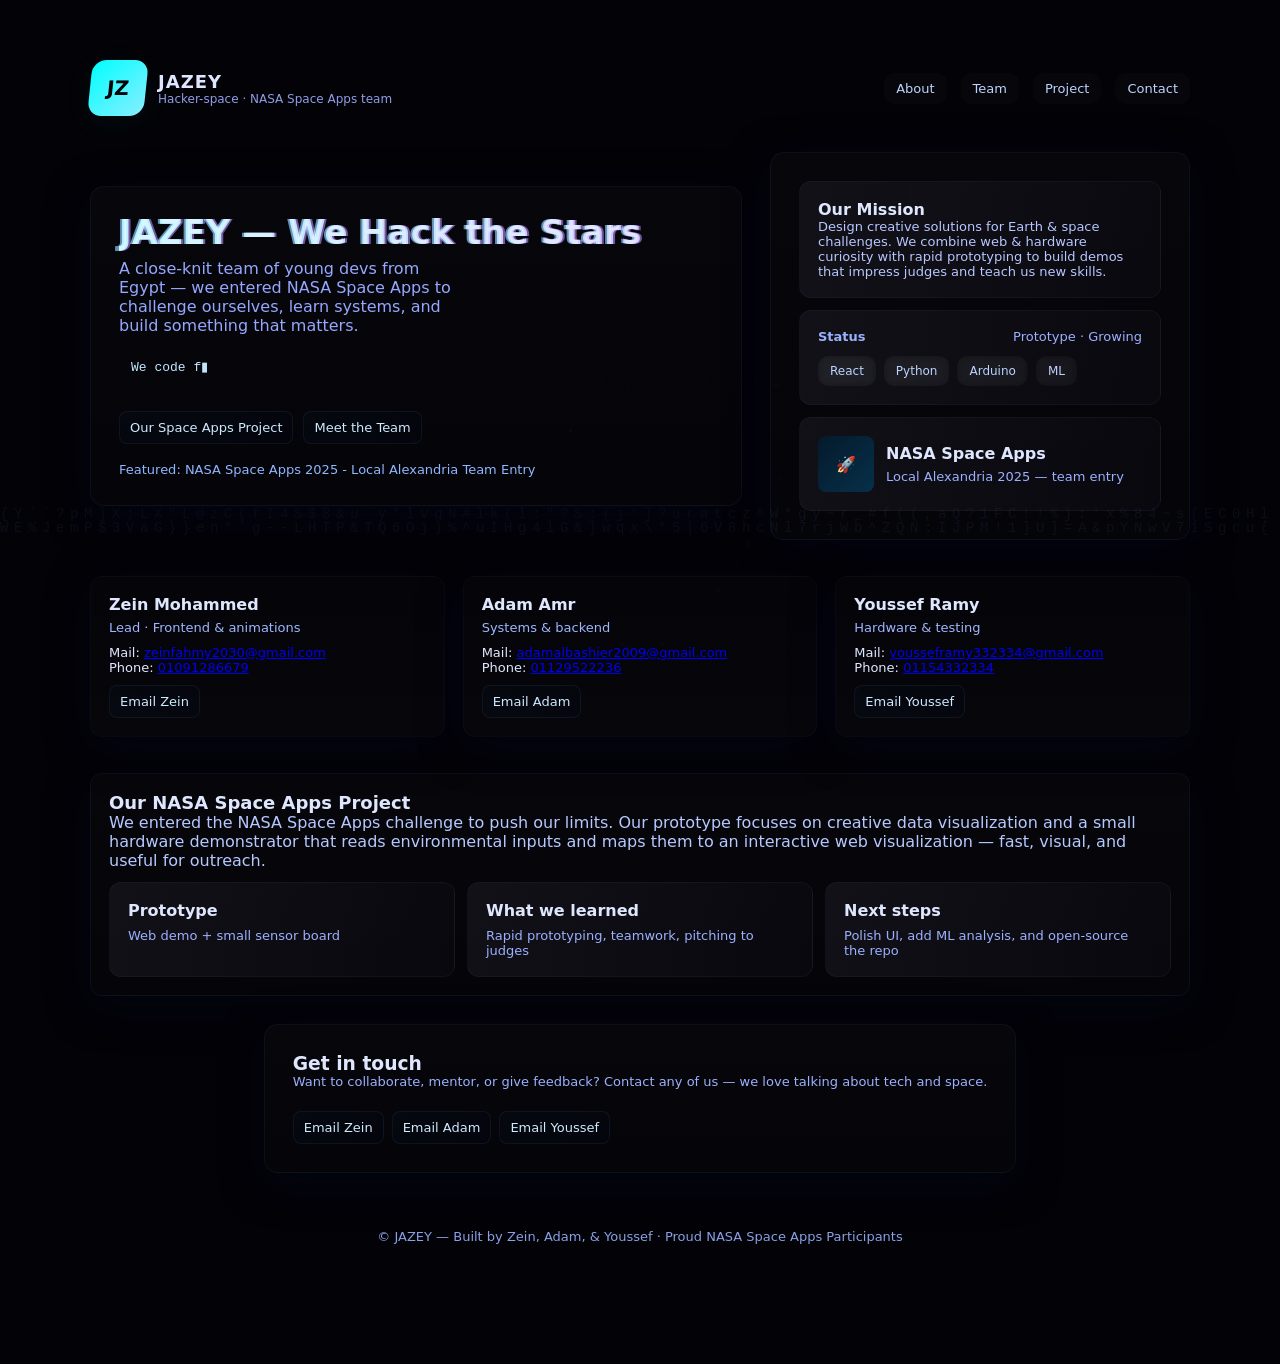
==== index.html @ 5c85dd2f "Add files via upload" ====
<!doctype html>
<html lang="en">
<head>
  <meta charset="utf-8" />
  <meta name="viewport" content="width=device-width,initial-scale=1" />
  <title>JAZEY — Team Site</title>
  <style>
    /* --- Reset & base --- */
    *{box-sizing:border-box;margin:0;padding:0}
    html,body{height:100%}
    body{
      font-family: Inter, ui-sans-serif, system-ui, -apple-system, "Segoe UI", Roboto, "Helvetica Neue", Arial;
      background:#030207; color:#dfe7ff; -webkit-font-smoothing:antialiased; -moz-osx-font-smoothing:grayscale;
      overflow-x:hidden;
    }

    /* --- Canvas backgrounds --- */
    #matrix{position:fixed;inset:0;z-index:0;mix-blend-mode:screen;pointer-events:none}
    #particles{position:fixed;inset:0;z-index:0;opacity:.12;pointer-events:none}

    /* --- Page layout --- */
    .wrap{position:relative;z-index:2;min-height:100vh;display:flex;flex-direction:column;align-items:center;justify-content:flex-start;padding:60px 24px 120px}
    header{width:100%;max-width:1100px;display:flex;align-items:center;justify-content:space-between;gap:16px}

    .logo{display:flex;align-items:center;gap:12px}
    .logo-mark{width:56px;height:56px;border-radius:14px;background:linear-gradient(135deg,#0ff,#8ef);display:flex;align-items:center;justify-content:center;color:#020409;font-weight:800;font-size:20px;box-shadow:0 6px 30px rgba(0,255,200,.05);transform:skewX(-6deg)}
    .brand{font-weight:700;font-size:18px;letter-spacing:1px}
    .tag{font-size:12px;color:#9fb0ff;opacity:.9}

    nav{display:flex;gap:14px}
    .nav-link{padding:8px 12px;border-radius:10px;background:rgba(255,255,255,0.02);backdrop-filter:blur(4px);font-size:13px;color:#bcd4ff;text-decoration:none;transition:all .22s}
    .nav-link:hover{transform:translateY(-3px);box-shadow:0 6px 24px rgba(0,0,0,.6)}

    /* --- Hero --- */
    .hero{width:100%;max-width:1100px;margin-top:36px;display:grid;grid-template-columns:1fr 420px;gap:28px;align-items:center}
    .panel{background:linear-gradient(180deg,rgba(255,255,255,0.02),rgba(255,255,255,0.01));border:1px solid rgba(120,160,255,0.06);padding:28px;border-radius:14px;box-shadow:0 10px 40px rgba(2,6,23,.6)}

    .headline{font-size:34px;line-height:1.03;font-weight:800;background:linear-gradient(90deg,#8be4ff,#b1a7ff);-webkit-background-clip:text;background-clip:text;color:transparent}
    .sub{margin-top:8px;color:#95a8ff;max-width:58%}

    .typewriter{margin-top:16px;font-family:monospace;background:rgba(0,0,0,0.12);display:inline-block;padding:8px 12px;border-radius:8px;color:#bfe8ff}

    /* --- Right card --- */
    .card-right{display:flex;flex-direction:column;gap:12px}
    .glow-box{padding:18px;border-radius:12px;background:linear-gradient(90deg,rgba(60,60,70,0.22),rgba(30,30,40,0.16));border:1px solid rgba(100,150,255,0.06)}
    .project-title{font-weight:700;font-size:16px}
    .project-desc{font-size:13px;color:#b7c7ff}

    /* --- Team grid --- */
    .team{width:100%;max-width:1100px;margin-top:36px;display:grid;grid-template-columns:repeat(auto-fit,minmax(240px,1fr));gap:18px}
    .member{padding:18px;border-radius:12px;background:linear-gradient(180deg,rgba(255,255,255,0.01),rgba(255,255,255,0.02));border:1px solid rgba(120,160,255,0.03);position:relative;overflow:hidden}
    .member h3{font-size:16px;margin-bottom:6px}
    .member p{font-size:13px;color:#9fb7ff}
    .contact{margin-top:10px;font-size:13px}
    .btn{display:inline-block;margin-top:10px;padding:8px 10px;border-radius:8px;background:linear-gradient(90deg,#06223820,#00121f20);border:1px solid rgba(120,160,255,0.08);color:#cfe9ff;text-decoration:none;font-size:13px}

    /* --- Project section --- */
    .project{width:100%;max-width:1100px;margin-top:36px;padding:18px;border-radius:12px}
    .project h3{font-size:18px}
    .project p{color:#b5c9ff}
    .card-grid{display:grid;grid-template-columns:repeat(auto-fit,minmax(200px,1fr));gap:12px;margin-top:12px}

    /* --- Footer --- */
    footer{margin-top:56px;color:#98b3ff;opacity:.9;font-size:13px}

    /* --- Animations & effects --- */
    .glitch{position:relative;display:inline-block}
    .glitch::before,.glitch::after{content:attr(data-text);position:absolute;left:0;top:0;mix-blend-mode:screen;pointer-events:none}
    .glitch::before{transform:translateX(-2px);color:#8acbff;opacity:.7}
    .glitch::after{transform:translateX(2px);color:#b78bff;opacity:.6}

    @media (max-width:880px){.hero{grid-template-columns:1fr;}.sub{max-width:100%}.logo-mark{width:48px;height:48px}}

    /* subtle flicker */
    @keyframes flicker{0%{opacity:1}50%{opacity:.85}100%{opacity:1}}
    .flicker{animation:flicker 3s infinite}

    /* hover neon */
    .neon:hover{box-shadow:0 8px 36px rgba(110,160,255,.14);transform:translateY(-4px)}

    /* matrix rain bullets fallback */
    canvas{display:block}

    /* small helper */
    .muted{color:#9bb1ff;font-size:13px}
  </style>
</head>
<body>
  <canvas id="particles"></canvas>
  <canvas id="matrix"></canvas>

  <div class="wrap">
    <header>
      <div class="logo">
        <div class="logo-mark">JZ</div>
        <div>
          <div class="brand">JAZEY</div>
          <div class="tag">Hacker-space · NASA Space Apps team</div>
        </div>
      </div>
      <nav>
        <a class="nav-link" href="#about">About</a>
        <a class="nav-link" href="#team">Team</a>
        <a class="nav-link" href="#project">Project</a>
        <a class="nav-link" href="#contact">Contact</a>
      </nav>
    </header>

    <section class="hero">
      <div class="panel">
        <div class="headline glitch" data-text="JAZEY — We Hack the Stars">JAZEY — We Hack the Stars</div>
        <div class="sub">A close-knit team of young devs from Egypt — we entered NASA Space Apps to challenge ourselves, learn systems, and build something that matters.</div>

        <div class="typewriter" id="typewriter">Initializing...
          <span id="cursor">▮</span>
        </div>

        <div style="margin-top:18px;display:flex;gap:10px;align-items:center">
          <a class="btn neon" href="#project">Our Space Apps Project</a>
          <a class="btn" href="#team">Meet the Team</a>
        </div>

        <div style="margin-top:18px;color:#8fb7ff;font-size:13px">Featured: NASA Space Apps 2025 - Local Alexandria Team Entry</div>
      </div>

      <aside class="card-right panel">
        <div class="glow-box">
          <div class="project-title">Our Mission</div>
          <div class="project-desc">Design creative solutions for Earth & space challenges. We combine web & hardware curiosity with rapid prototyping to build demos that impress judges and teach us new skills.</div>
        </div>

        <div class="glow-box">
          <div style="display:flex;justify-content:space-between;align-items:center">
            <strong class="muted">Status</strong>
            <span class="muted">Prototype · Growing</span>
          </div>
          <div style="margin-top:12px;display:flex;gap:8px;flex-wrap:wrap">
            <span class="nav-link" style="font-size:12px">React</span>
            <span class="nav-link" style="font-size:12px">Python</span>
            <span class="nav-link" style="font-size:12px">Arduino</span>
            <span class="nav-link" style="font-size:12px">ML</span>
          </div>
        </div>

        <div class="glow-box">
          <div style="display:flex;gap:12px;align-items:center">
            <div style="width:56px;height:56px;border-radius:8px;background:linear-gradient(135deg,#041a2b,#07304a);display:flex;align-items:center;justify-content:center;font-weight:700">🚀</div>
            <div>
              <div style="font-weight:700">NASA Space Apps</div>
              <div class="muted" style="margin-top:6px">Local Alexandria 2025 — team entry</div>
            </div>
          </div>
        </div>
      </aside>
    </section>

    <section id="team" class="team">
      <div class="member panel">
        <h3>Zein Mohammed</h3>
        <p class="muted">Lead · Frontend & animations</p>
        <div class="contact">Mail: <a href="mailto:zeinfahmy2030@gmail.com">zeinfahmy2030@gmail.com</a><br>Phone: <a href="tel:+201091286679">01091286679</a></div>
        <a class="btn" href="mailto:zeinfahmy2030@gmail.com">Email Zein</a>
      </div>

      <div class="member panel">
        <h3>Adam Amr</h3>
        <p class="muted">Systems & backend</p>
        <div class="contact">Mail: <a href="mailto:adamalbashier2009@gmail.com">adamalbashier2009@gmail.com</a><br>Phone: <a href="tel:+201129522236">01129522236</a></div>
        <a class="btn" href="mailto:adamalbashier2009@gmail.com">Email Adam</a>
      </div>

      <div class="member panel">
        <h3>Youssef Ramy</h3>
        <p class="muted">Hardware & testing</p>
        <div class="contact">Mail: <a href="mailto:yousseframy332334@gmail.com">yousseframy332334@gmail.com</a><br>Phone: <a href="tel:+201154332334">01154332334</a></div>
        <a class="btn" href="mailto:yousseframy332334@gmail.com">Email Youssef</a>
      </div>
    </section>

    <section id="project" class="project panel">
      <h3>Our NASA Space Apps Project</h3>
      <p>We entered the NASA Space Apps challenge to push our limits. Our prototype focuses on creative data visualization and a small hardware demonstrator that reads environmental inputs and maps them to an interactive web visualization — fast, visual, and useful for outreach.</p>

      <div class="card-grid">
        <div class="glow-box">
          <strong>Prototype</strong>
          <div class="muted" style="margin-top:8px">Web demo + small sensor board</div>
        </div>
        <div class="glow-box">
          <strong>What we learned</strong>
          <div class="muted" style="margin-top:8px">Rapid prototyping, teamwork, pitching to judges</div>
        </div>
        <div class="glow-box">
          <strong>Next steps</strong>
          <div class="muted" style="margin-top:8px">Polish UI, add ML analysis, and open-source the repo</div>
        </div>
      </div>
    </section>

    <section id="contact" class="panel" style="margin-top:28px;max-width:1100px">
      <h3>Get in touch</h3>
      <p class="muted">Want to collaborate, mentor, or give feedback? Contact any of us — we love talking about tech and space.</p>
      <div style="margin-top:12px;display:flex;gap:8px;flex-wrap:wrap">
        <a class="btn" href="mailto:zeinfahmy2030@gmail.com">Email Zein</a>
        <a class="btn" href="mailto:adamalbashier2009@gmail.com">Email Adam</a>
        <a class="btn" href="mailto:yousseframy332334@gmail.com">Email Youssef</a>
      </div>
    </section>

    <footer>© JAZEY — Built by Zein, Adam, & Youssef · Proud NASA Space Apps Participants</footer>
  </div>

  <script>
    /* --- Matrix rain (canvas) --- */
    const matrix = document.getElementById('matrix');
    const mCtx = matrix.getContext('2d');
    function resizeMatrix(){matrix.width = innerWidth; matrix.height = innerHeight}
    resizeMatrix(); window.addEventListener('resize',resizeMatrix);
    const cols = Math.floor(window.innerWidth/14);
    const drops = Array(cols).fill(1);
    function matrixLoop(){
      mCtx.fillStyle = 'rgba(0,0,0,0)';
      mCtx.fillRect(0,0,matrix.width,matrix.height);
      mCtx.fillStyle = 'rgba(80,170,255,0.07)';
      mCtx.font = '14px monospace';
      for(let i=0;i<drops.length;i++){
        const text = String.fromCharCode(33 + Math.random()*94);
        mCtx.fillText(text,i*14,drops[i]*14);
        if(drops[i]*14 > matrix.height && Math.random()>0.975) drops[i]=0;
        drops[i]++;
      }
      requestAnimationFrame(matrixLoop);
    }
    matrixLoop();

    /* --- Particles subtle orbit --- */
    const particles = document.getElementById('particles');
    const pCtx = particles.getContext('2d');
    function resizeParticles(){particles.width=innerWidth;particles.height=innerHeight}
    resizeParticles(); window.addEventListener('resize',resizeParticles);
    const pts = [];
    for(let i=0;i<80;i++){
      pts.push({x:Math.random()*particles.width,y:Math.random()*particles.height,r:1+Math.random()*2,ang:Math.random()*Math.PI*2,spd:.0005+Math.random()*.003});
    }
    function drawParticles(t){
      pCtx.clearRect(0,0,particles.width,particles.height);
      for(const p of pts){
        p.ang += p.spd*(t/16);
        const cx = particles.width/2 + Math.cos(p.ang)* (150 + Math.sin(p.ang*0.5)*80);
        const cy = particles.height/2 + Math.sin(p.ang)*(120 + Math.cos(p.ang*0.8)*80);
        pCtx.beginPath(); pCtx.arc(cx,cy,p.r,0,Math.PI*2); pCtx.fillStyle='rgba(120,170,255,0.12)'; pCtx.fill();
      }
      requestAnimationFrame(drawParticles);
    }
    requestAnimationFrame(drawParticles);

    /* --- Typewriter --- */
    const phrases = [
      'We code fast.',
      'We prototype bold.',
      'We entered NASA Space Apps.',
      'We are JAZEY.'
    ];
    let pi=0,ci=0,dir=1; const tEl=document.getElementById('typewriter');
    function tick(){
      const txt = phrases[pi];
      tEl.childNodes[0].nodeValue = txt.slice(0,ci);
      ci+=dir;
      if(ci>txt.length+8){dir=-1}
      if(ci<0){dir=1;pi=(pi+1)%phrases.length;ci=0}
      setTimeout(tick,90 + Math.random()*60);
    }
    // initialize text node
    tEl.childNodes[0].nodeValue = '';
    tick();

    /* --- Small interactive niceties --- */
    document.querySelectorAll('a[href^="#"]').forEach(a=>{
      a.addEventListener('click',e=>{
        e.preventDefault(); document.querySelector(a.getAttribute('href')).scrollIntoView({behavior:'smooth'});
      })
    });

    /* --- subtle accessibility tweak: show focus outlines for keyboard users --- */
    document.addEventListener('keydown',e=>{ if(e.key==='Tab') document.body.classList.add('kbd'); });
  </script>
</body>
</html>
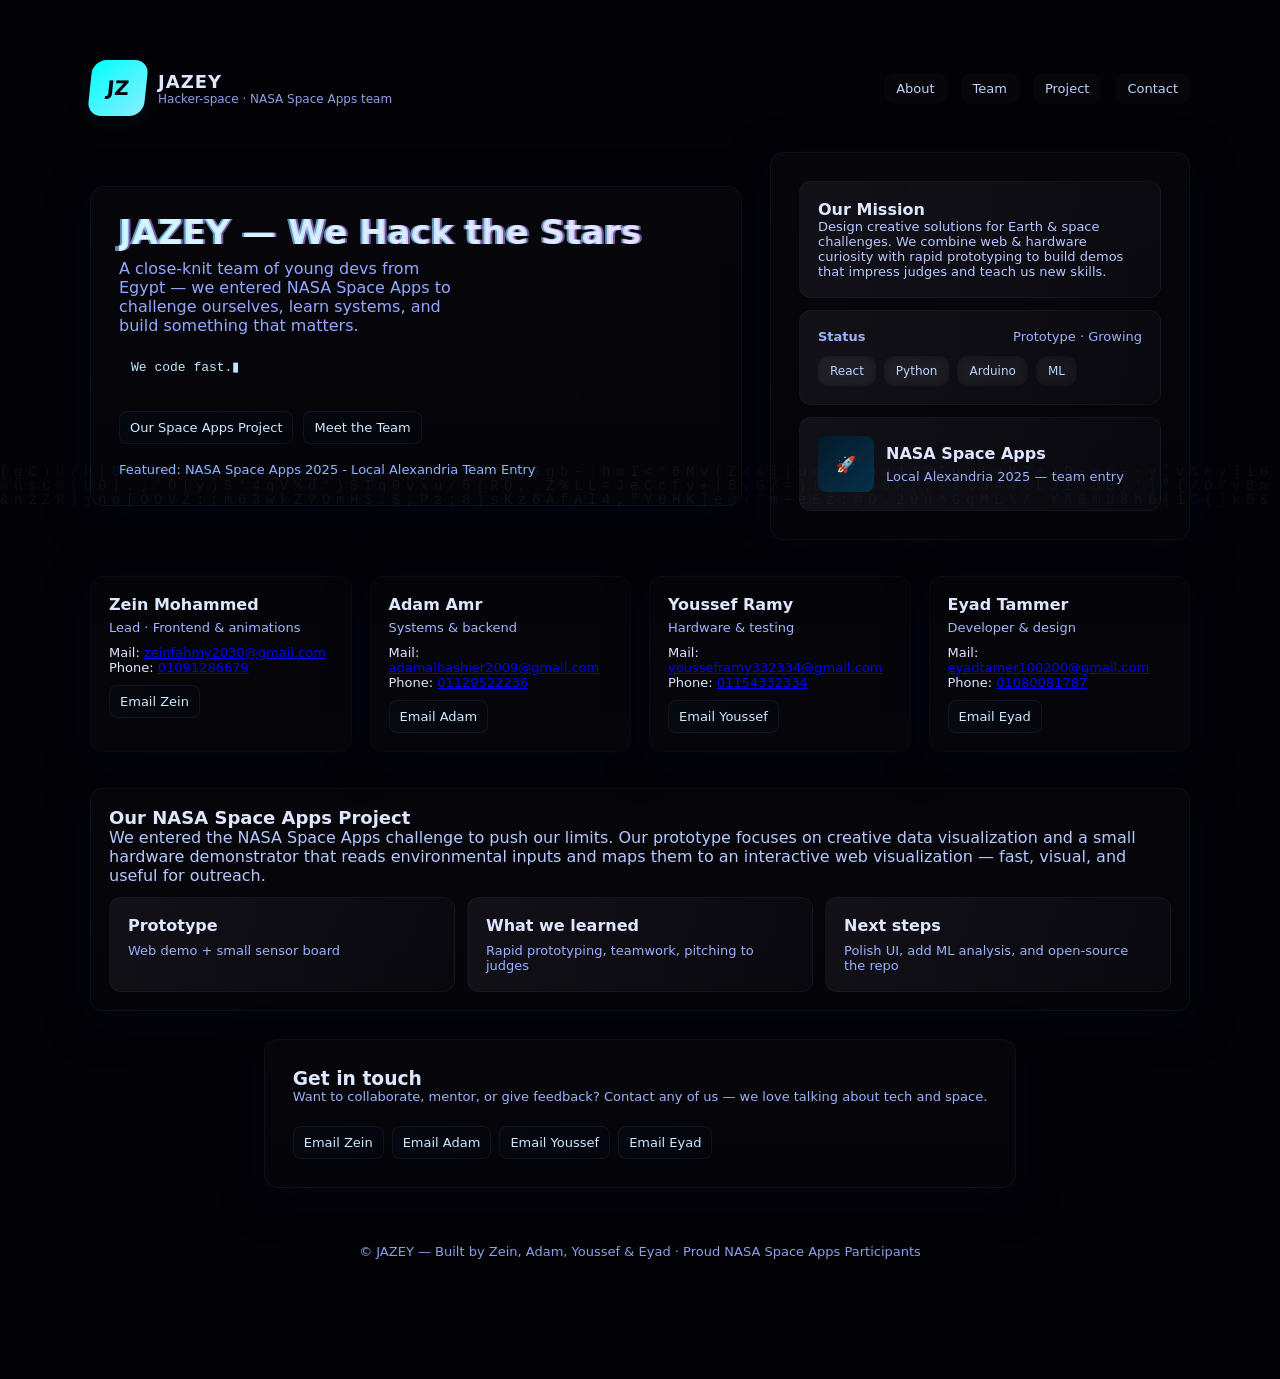
==== commit b7b9eeba: "Update index.html" ====
--- a/index.html
+++ b/index.html
@@ -154,6 +154,7 @@
       </aside>
     </section>
 
+    <!-- TEAM SECTION (updated with Eyad) -->
     <section id="team" class="team">
       <div class="member panel">
         <h3>Zein Mohammed</h3>
@@ -174,6 +175,13 @@
         <p class="muted">Hardware & testing</p>
         <div class="contact">Mail: <a href="mailto:yousseframy332334@gmail.com">yousseframy332334@gmail.com</a><br>Phone: <a href="tel:+201154332334">01154332334</a></div>
         <a class="btn" href="mailto:yousseframy332334@gmail.com">Email Youssef</a>
+      </div>
+
+      <div class="member panel">
+        <h3>Eyad Tammer</h3>
+        <p class="muted">Developer & design</p>
+        <div class="contact">Mail: <a href="mailto:eyadtamer100200@gmail.com">eyadtamer100200@gmail.com</a><br>Phone: <a href="tel:+201080081787">01080081787</a></div>
+        <a class="btn" href="mailto:eyadtamer100200@gmail.com">Email Eyad</a>
       </div>
     </section>
 
@@ -204,10 +212,11 @@
         <a class="btn" href="mailto:zeinfahmy2030@gmail.com">Email Zein</a>
         <a class="btn" href="mailto:adamalbashier2009@gmail.com">Email Adam</a>
         <a class="btn" href="mailto:yousseframy332334@gmail.com">Email Youssef</a>
-      </div>
-    </section>
-
-    <footer>© JAZEY — Built by Zein, Adam, & Youssef · Proud NASA Space Apps Participants</footer>
+        <a class="btn" href="mailto:eyadtamer100200@gmail.com">Email Eyad</a>
+      </div>
+    </section>
+
+    <footer>© JAZEY — Built by Zein, Adam, Youssef & Eyad · Proud NASA Space Apps Participants</footer>
   </div>
 
   <script>
@@ -267,22 +276,10 @@
       tEl.childNodes[0].nodeValue = txt.slice(0,ci);
       ci+=dir;
       if(ci>txt.length+8){dir=-1}
-      if(ci<0){dir=1;pi=(pi+1)%phrases.length;ci=0}
-      setTimeout(tick,90 + Math.random()*60);
-    }
-    // initialize text node
-    tEl.childNodes[0].nodeValue = '';
+      else if(ci<0){dir=1;pi=(pi+1)%phrases.length}
+      setTimeout(tick,dir>0?80:40);
+    }
     tick();
-
-    /* --- Small interactive niceties --- */
-    document.querySelectorAll('a[href^="#"]').forEach(a=>{
-      a.addEventListener('click',e=>{
-        e.preventDefault(); document.querySelector(a.getAttribute('href')).scrollIntoView({behavior:'smooth'});
-      })
-    });
-
-    /* --- subtle accessibility tweak: show focus outlines for keyboard users --- */
-    document.addEventListener('keydown',e=>{ if(e.key==='Tab') document.body.classList.add('kbd'); });
   </script>
 </body>
 </html>
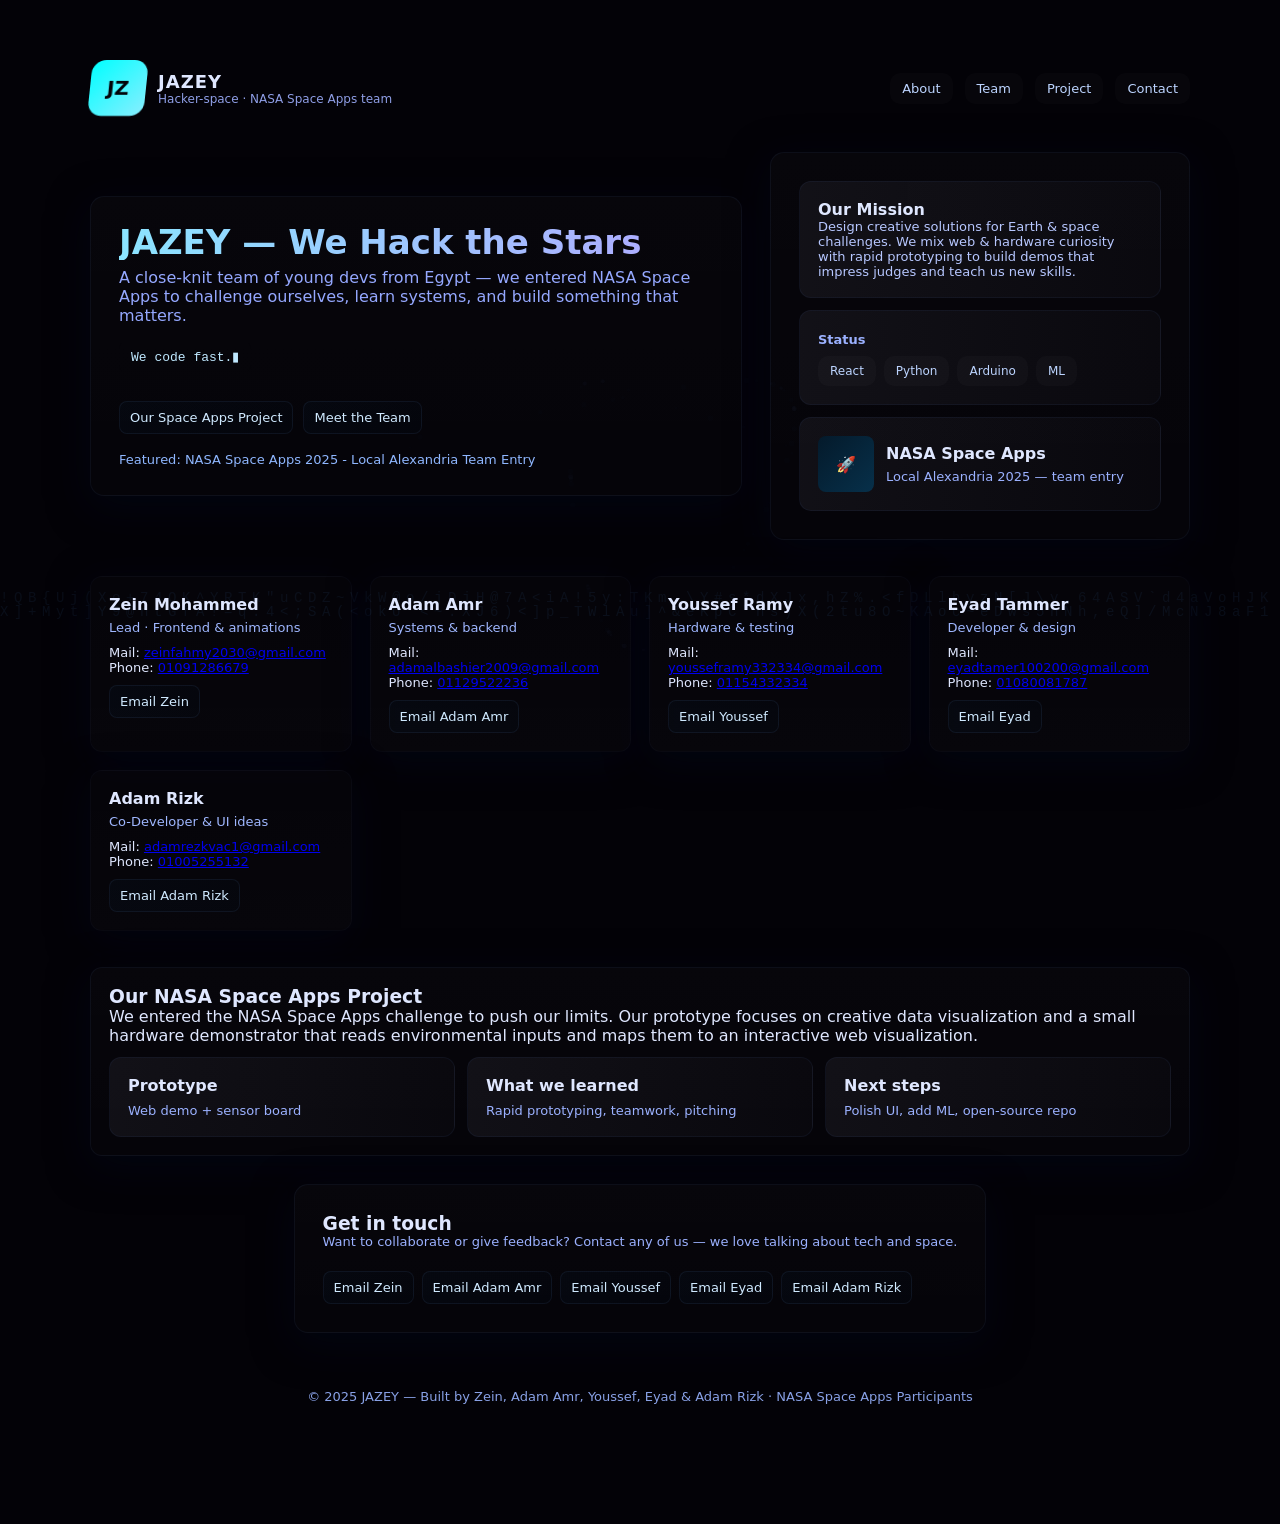
==== commit 0254dbfb: "Update index.html" ====
--- a/index.html
+++ b/index.html
@@ -1,285 +1,258 @@
 <!doctype html>
 <html lang="en">
 <head>
-  <meta charset="utf-8" />
-  <meta name="viewport" content="width=device-width,initial-scale=1" />
-  <title>JAZEY — Team Site</title>
-  <style>
-    /* --- Reset & base --- */
-    *{box-sizing:border-box;margin:0;padding:0}
-    html,body{height:100%}
-    body{
-      font-family: Inter, ui-sans-serif, system-ui, -apple-system, "Segoe UI", Roboto, "Helvetica Neue", Arial;
-      background:#030207; color:#dfe7ff; -webkit-font-smoothing:antialiased; -moz-osx-font-smoothing:grayscale;
-      overflow-x:hidden;
-    }
-
-    /* --- Canvas backgrounds --- */
-    #matrix{position:fixed;inset:0;z-index:0;mix-blend-mode:screen;pointer-events:none}
-    #particles{position:fixed;inset:0;z-index:0;opacity:.12;pointer-events:none}
-
-    /* --- Page layout --- */
-    .wrap{position:relative;z-index:2;min-height:100vh;display:flex;flex-direction:column;align-items:center;justify-content:flex-start;padding:60px 24px 120px}
-    header{width:100%;max-width:1100px;display:flex;align-items:center;justify-content:space-between;gap:16px}
-
-    .logo{display:flex;align-items:center;gap:12px}
-    .logo-mark{width:56px;height:56px;border-radius:14px;background:linear-gradient(135deg,#0ff,#8ef);display:flex;align-items:center;justify-content:center;color:#020409;font-weight:800;font-size:20px;box-shadow:0 6px 30px rgba(0,255,200,.05);transform:skewX(-6deg)}
-    .brand{font-weight:700;font-size:18px;letter-spacing:1px}
-    .tag{font-size:12px;color:#9fb0ff;opacity:.9}
-
-    nav{display:flex;gap:14px}
-    .nav-link{padding:8px 12px;border-radius:10px;background:rgba(255,255,255,0.02);backdrop-filter:blur(4px);font-size:13px;color:#bcd4ff;text-decoration:none;transition:all .22s}
-    .nav-link:hover{transform:translateY(-3px);box-shadow:0 6px 24px rgba(0,0,0,.6)}
-
-    /* --- Hero --- */
-    .hero{width:100%;max-width:1100px;margin-top:36px;display:grid;grid-template-columns:1fr 420px;gap:28px;align-items:center}
-    .panel{background:linear-gradient(180deg,rgba(255,255,255,0.02),rgba(255,255,255,0.01));border:1px solid rgba(120,160,255,0.06);padding:28px;border-radius:14px;box-shadow:0 10px 40px rgba(2,6,23,.6)}
-
-    .headline{font-size:34px;line-height:1.03;font-weight:800;background:linear-gradient(90deg,#8be4ff,#b1a7ff);-webkit-background-clip:text;background-clip:text;color:transparent}
-    .sub{margin-top:8px;color:#95a8ff;max-width:58%}
-
-    .typewriter{margin-top:16px;font-family:monospace;background:rgba(0,0,0,0.12);display:inline-block;padding:8px 12px;border-radius:8px;color:#bfe8ff}
-
-    /* --- Right card --- */
-    .card-right{display:flex;flex-direction:column;gap:12px}
-    .glow-box{padding:18px;border-radius:12px;background:linear-gradient(90deg,rgba(60,60,70,0.22),rgba(30,30,40,0.16));border:1px solid rgba(100,150,255,0.06)}
-    .project-title{font-weight:700;font-size:16px}
-    .project-desc{font-size:13px;color:#b7c7ff}
-
-    /* --- Team grid --- */
-    .team{width:100%;max-width:1100px;margin-top:36px;display:grid;grid-template-columns:repeat(auto-fit,minmax(240px,1fr));gap:18px}
-    .member{padding:18px;border-radius:12px;background:linear-gradient(180deg,rgba(255,255,255,0.01),rgba(255,255,255,0.02));border:1px solid rgba(120,160,255,0.03);position:relative;overflow:hidden}
-    .member h3{font-size:16px;margin-bottom:6px}
-    .member p{font-size:13px;color:#9fb7ff}
-    .contact{margin-top:10px;font-size:13px}
-    .btn{display:inline-block;margin-top:10px;padding:8px 10px;border-radius:8px;background:linear-gradient(90deg,#06223820,#00121f20);border:1px solid rgba(120,160,255,0.08);color:#cfe9ff;text-decoration:none;font-size:13px}
-
-    /* --- Project section --- */
-    .project{width:100%;max-width:1100px;margin-top:36px;padding:18px;border-radius:12px}
-    .project h3{font-size:18px}
-    .project p{color:#b5c9ff}
-    .card-grid{display:grid;grid-template-columns:repeat(auto-fit,minmax(200px,1fr));gap:12px;margin-top:12px}
-
-    /* --- Footer --- */
-    footer{margin-top:56px;color:#98b3ff;opacity:.9;font-size:13px}
-
-    /* --- Animations & effects --- */
-    .glitch{position:relative;display:inline-block}
-    .glitch::before,.glitch::after{content:attr(data-text);position:absolute;left:0;top:0;mix-blend-mode:screen;pointer-events:none}
-    .glitch::before{transform:translateX(-2px);color:#8acbff;opacity:.7}
-    .glitch::after{transform:translateX(2px);color:#b78bff;opacity:.6}
-
-    @media (max-width:880px){.hero{grid-template-columns:1fr;}.sub{max-width:100%}.logo-mark{width:48px;height:48px}}
-
-    /* subtle flicker */
-    @keyframes flicker{0%{opacity:1}50%{opacity:.85}100%{opacity:1}}
-    .flicker{animation:flicker 3s infinite}
-
-    /* hover neon */
-    .neon:hover{box-shadow:0 8px 36px rgba(110,160,255,.14);transform:translateY(-4px)}
-
-    /* matrix rain bullets fallback */
-    canvas{display:block}
-
-    /* small helper */
-    .muted{color:#9bb1ff;font-size:13px}
-  </style>
+<meta charset="utf-8" />
+<meta name="viewport" content="width=device-width,initial-scale=1" />
+<title>JAZEY — Team Site</title>
+<style>
+/* --- Base reset --- */
+*{box-sizing:border-box;margin:0;padding:0}
+html,body{height:100%}
+body{
+  font-family:Inter,ui-sans-serif,system-ui,-apple-system,"Segoe UI",Roboto,"Helvetica Neue",Arial;
+  background:#030207;color:#dfe7ff;
+  -webkit-font-smoothing:antialiased;-moz-osx-font-smoothing:grayscale;
+  overflow-x:hidden;
+}
+
+/* --- Canvases --- */
+#matrix,#particles{position:fixed;inset:0;z-index:0;pointer-events:none}
+#matrix{mix-blend-mode:screen}
+#particles{opacity:.12}
+
+/* --- Layout --- */
+.wrap{position:relative;z-index:2;min-height:100vh;display:flex;flex-direction:column;align-items:center;justify-content:flex-start;padding:60px 24px 120px}
+header{width:100%;max-width:1100px;display:flex;align-items:center;justify-content:space-between;flex-wrap:wrap;gap:16px}
+
+/* --- Logo --- */
+.logo{display:flex;align-items:center;gap:12px}
+.logo-mark{width:56px;height:56px;border-radius:14px;background:linear-gradient(135deg,#0ff,#8ef);
+  display:flex;align-items:center;justify-content:center;color:#020409;font-weight:800;font-size:20px;transform:skewX(-6deg)}
+.brand{font-weight:700;font-size:18px;letter-spacing:1px}
+.tag{font-size:12px;color:#9fb0ff;opacity:.9}
+
+/* --- Nav --- */
+nav{display:flex;gap:12px;flex-wrap:wrap}
+.nav-link{padding:8px 12px;border-radius:10px;background:rgba(255,255,255,0.02);
+  font-size:13px;color:#bcd4ff;text-decoration:none;transition:all .22s}
+.nav-link:hover{transform:translateY(-3px);box-shadow:0 4px 16px rgba(0,255,255,.25)}
+
+/* --- Hero --- */
+.hero{width:100%;max-width:1100px;margin-top:36px;display:grid;grid-template-columns:1fr 420px;gap:28px;align-items:center}
+.panel{background:linear-gradient(180deg,rgba(255,255,255,0.02),rgba(255,255,255,0.01));
+  border:1px solid rgba(120,160,255,0.06);padding:28px;border-radius:14px;box-shadow:0 10px 40px rgba(2,6,23,.6)}
+.headline{font-size:34px;line-height:1.03;font-weight:800;
+  background:linear-gradient(90deg,#8be4ff,#b1a7ff);-webkit-background-clip:text;color:transparent}
+.sub{margin-top:8px;color:#95a8ff;max-width:580px}
+.typewriter{margin-top:16px;font-family:monospace;background:rgba(0,0,0,0.12);
+  display:inline-block;padding:8px 12px;border-radius:8px;color:#bfe8ff}
+
+/* --- Right side --- */
+.card-right{display:flex;flex-direction:column;gap:12px}
+.glow-box{padding:18px;border-radius:12px;background:linear-gradient(90deg,rgba(60,60,70,0.22),rgba(30,30,40,0.16));
+  border:1px solid rgba(100,150,255,0.06)}
+.project-title{font-weight:700;font-size:16px}
+.project-desc{font-size:13px;color:#b7c7ff}
+
+/* --- Team --- */
+.team{width:100%;max-width:1100px;margin-top:36px;
+  display:grid;grid-template-columns:repeat(auto-fit,minmax(240px,1fr));gap:18px}
+.member{padding:18px;border-radius:12px;background:linear-gradient(180deg,rgba(255,255,255,0.01),rgba(255,255,255,0.02));
+  border:1px solid rgba(120,160,255,0.03)}
+.member h3{font-size:16px;margin-bottom:6px}
+.member p{font-size:13px;color:#9fb7ff}
+.contact{margin-top:10px;font-size:13px}
+.btn{display:inline-block;margin-top:10px;padding:8px 10px;border-radius:8px;
+  background:linear-gradient(90deg,#06223820,#00121f20);
+  border:1px solid rgba(120,160,255,0.08);color:#cfe9ff;text-decoration:none;font-size:13px}
+.btn:hover{background:rgba(0,255,255,0.1)}
+
+/* --- Project section --- */
+.project{width:100%;max-width:1100px;margin-top:36px;padding:18px;border-radius:12px}
+.card-grid{display:grid;grid-template-columns:repeat(auto-fit,minmax(200px,1fr));gap:12px;margin-top:12px}
+.muted{color:#9bb1ff;font-size:13px}
+
+/* --- Footer --- */
+footer{margin-top:56px;color:#98b3ff;opacity:.9;font-size:13px;text-align:center}
+
+/* --- Responsive tweaks --- */
+@media (max-width:900px){
+  .hero{grid-template-columns:1fr}
+  .sub{max-width:100%}
+  .logo-mark{width:48px;height:48px}
+  header{justify-content:center;text-align:center}
+  nav{justify-content:center}
+}
+@media (max-width:500px){
+  .headline{font-size:26px}
+  .panel{padding:20px}
+  .btn{font-size:12px;padding:6px 8px}
+}
+</style>
 </head>
 <body>
-  <canvas id="particles"></canvas>
-  <canvas id="matrix"></canvas>
-
-  <div class="wrap">
-    <header>
-      <div class="logo">
-        <div class="logo-mark">JZ</div>
+<canvas id="particles"></canvas>
+<canvas id="matrix"></canvas>
+
+<div class="wrap">
+<header>
+  <div class="logo">
+    <div class="logo-mark">JZ</div>
+    <div>
+      <div class="brand">JAZEY</div>
+      <div class="tag">Hacker-space · NASA Space Apps team</div>
+    </div>
+  </div>
+  <nav>
+    <a class="nav-link" href="#about">About</a>
+    <a class="nav-link" href="#team">Team</a>
+    <a class="nav-link" href="#project">Project</a>
+    <a class="nav-link" href="#contact">Contact</a>
+  </nav>
+</header>
+
+<section class="hero">
+  <div class="panel">
+    <div class="headline">JAZEY — We Hack the Stars</div>
+    <div class="sub">A close-knit team of young devs from Egypt — we entered NASA Space Apps to challenge ourselves, learn systems, and build something that matters.</div>
+
+    <div class="typewriter" id="typewriter">Initializing... <span id="cursor">▮</span></div>
+
+    <div style="margin-top:18px;display:flex;gap:10px;flex-wrap:wrap">
+      <a class="btn" href="#project">Our Space Apps Project</a>
+      <a class="btn" href="#team">Meet the Team</a>
+    </div>
+    <div style="margin-top:18px;color:#8fb7ff;font-size:13px">Featured: NASA Space Apps 2025 - Local Alexandria Team Entry</div>
+  </div>
+
+  <aside class="card-right panel">
+    <div class="glow-box">
+      <div class="project-title">Our Mission</div>
+      <div class="project-desc">Design creative solutions for Earth & space challenges. We mix web & hardware curiosity with rapid prototyping to build demos that impress judges and teach us new skills.</div>
+    </div>
+
+    <div class="glow-box">
+      <strong class="muted">Status</strong>
+      <div style="margin-top:8px;display:flex;gap:8px;flex-wrap:wrap">
+        <span class="nav-link" style="font-size:12px">React</span>
+        <span class="nav-link" style="font-size:12px">Python</span>
+        <span class="nav-link" style="font-size:12px">Arduino</span>
+        <span class="nav-link" style="font-size:12px">ML</span>
+      </div>
+    </div>
+
+    <div class="glow-box">
+      <div style="display:flex;gap:12px;align-items:center">
+        <div style="width:56px;height:56px;border-radius:8px;background:linear-gradient(135deg,#041a2b,#07304a);display:flex;align-items:center;justify-content:center;font-weight:700">🚀</div>
         <div>
-          <div class="brand">JAZEY</div>
-          <div class="tag">Hacker-space · NASA Space Apps team</div>
+          <div style="font-weight:700">NASA Space Apps</div>
+          <div class="muted" style="margin-top:6px">Local Alexandria 2025 — team entry</div>
         </div>
       </div>
-      <nav>
-        <a class="nav-link" href="#about">About</a>
-        <a class="nav-link" href="#team">Team</a>
-        <a class="nav-link" href="#project">Project</a>
-        <a class="nav-link" href="#contact">Contact</a>
-      </nav>
-    </header>
-
-    <section class="hero">
-      <div class="panel">
-        <div class="headline glitch" data-text="JAZEY — We Hack the Stars">JAZEY — We Hack the Stars</div>
-        <div class="sub">A close-knit team of young devs from Egypt — we entered NASA Space Apps to challenge ourselves, learn systems, and build something that matters.</div>
-
-        <div class="typewriter" id="typewriter">Initializing...
-          <span id="cursor">▮</span>
-        </div>
-
-        <div style="margin-top:18px;display:flex;gap:10px;align-items:center">
-          <a class="btn neon" href="#project">Our Space Apps Project</a>
-          <a class="btn" href="#team">Meet the Team</a>
-        </div>
-
-        <div style="margin-top:18px;color:#8fb7ff;font-size:13px">Featured: NASA Space Apps 2025 - Local Alexandria Team Entry</div>
-      </div>
-
-      <aside class="card-right panel">
-        <div class="glow-box">
-          <div class="project-title">Our Mission</div>
-          <div class="project-desc">Design creative solutions for Earth & space challenges. We combine web & hardware curiosity with rapid prototyping to build demos that impress judges and teach us new skills.</div>
-        </div>
-
-        <div class="glow-box">
-          <div style="display:flex;justify-content:space-between;align-items:center">
-            <strong class="muted">Status</strong>
-            <span class="muted">Prototype · Growing</span>
-          </div>
-          <div style="margin-top:12px;display:flex;gap:8px;flex-wrap:wrap">
-            <span class="nav-link" style="font-size:12px">React</span>
-            <span class="nav-link" style="font-size:12px">Python</span>
-            <span class="nav-link" style="font-size:12px">Arduino</span>
-            <span class="nav-link" style="font-size:12px">ML</span>
-          </div>
-        </div>
-
-        <div class="glow-box">
-          <div style="display:flex;gap:12px;align-items:center">
-            <div style="width:56px;height:56px;border-radius:8px;background:linear-gradient(135deg,#041a2b,#07304a);display:flex;align-items:center;justify-content:center;font-weight:700">🚀</div>
-            <div>
-              <div style="font-weight:700">NASA Space Apps</div>
-              <div class="muted" style="margin-top:6px">Local Alexandria 2025 — team entry</div>
-            </div>
-          </div>
-        </div>
-      </aside>
-    </section>
-
-    <!-- TEAM SECTION (updated with Eyad) -->
-    <section id="team" class="team">
-      <div class="member panel">
-        <h3>Zein Mohammed</h3>
-        <p class="muted">Lead · Frontend & animations</p>
-        <div class="contact">Mail: <a href="mailto:zeinfahmy2030@gmail.com">zeinfahmy2030@gmail.com</a><br>Phone: <a href="tel:+201091286679">01091286679</a></div>
-        <a class="btn" href="mailto:zeinfahmy2030@gmail.com">Email Zein</a>
-      </div>
-
-      <div class="member panel">
-        <h3>Adam Amr</h3>
-        <p class="muted">Systems & backend</p>
-        <div class="contact">Mail: <a href="mailto:adamalbashier2009@gmail.com">adamalbashier2009@gmail.com</a><br>Phone: <a href="tel:+201129522236">01129522236</a></div>
-        <a class="btn" href="mailto:adamalbashier2009@gmail.com">Email Adam</a>
-      </div>
-
-      <div class="member panel">
-        <h3>Youssef Ramy</h3>
-        <p class="muted">Hardware & testing</p>
-        <div class="contact">Mail: <a href="mailto:yousseframy332334@gmail.com">yousseframy332334@gmail.com</a><br>Phone: <a href="tel:+201154332334">01154332334</a></div>
-        <a class="btn" href="mailto:yousseframy332334@gmail.com">Email Youssef</a>
-      </div>
-
-      <div class="member panel">
-        <h3>Eyad Tammer</h3>
-        <p class="muted">Developer & design</p>
-        <div class="contact">Mail: <a href="mailto:eyadtamer100200@gmail.com">eyadtamer100200@gmail.com</a><br>Phone: <a href="tel:+201080081787">01080081787</a></div>
-        <a class="btn" href="mailto:eyadtamer100200@gmail.com">Email Eyad</a>
-      </div>
-    </section>
-
-    <section id="project" class="project panel">
-      <h3>Our NASA Space Apps Project</h3>
-      <p>We entered the NASA Space Apps challenge to push our limits. Our prototype focuses on creative data visualization and a small hardware demonstrator that reads environmental inputs and maps them to an interactive web visualization — fast, visual, and useful for outreach.</p>
-
-      <div class="card-grid">
-        <div class="glow-box">
-          <strong>Prototype</strong>
-          <div class="muted" style="margin-top:8px">Web demo + small sensor board</div>
-        </div>
-        <div class="glow-box">
-          <strong>What we learned</strong>
-          <div class="muted" style="margin-top:8px">Rapid prototyping, teamwork, pitching to judges</div>
-        </div>
-        <div class="glow-box">
-          <strong>Next steps</strong>
-          <div class="muted" style="margin-top:8px">Polish UI, add ML analysis, and open-source the repo</div>
-        </div>
-      </div>
-    </section>
-
-    <section id="contact" class="panel" style="margin-top:28px;max-width:1100px">
-      <h3>Get in touch</h3>
-      <p class="muted">Want to collaborate, mentor, or give feedback? Contact any of us — we love talking about tech and space.</p>
-      <div style="margin-top:12px;display:flex;gap:8px;flex-wrap:wrap">
-        <a class="btn" href="mailto:zeinfahmy2030@gmail.com">Email Zein</a>
-        <a class="btn" href="mailto:adamalbashier2009@gmail.com">Email Adam</a>
-        <a class="btn" href="mailto:yousseframy332334@gmail.com">Email Youssef</a>
-        <a class="btn" href="mailto:eyadtamer100200@gmail.com">Email Eyad</a>
-      </div>
-    </section>
-
-    <footer>© JAZEY — Built by Zein, Adam, Youssef & Eyad · Proud NASA Space Apps Participants</footer>
-  </div>
-
-  <script>
-    /* --- Matrix rain (canvas) --- */
-    const matrix = document.getElementById('matrix');
-    const mCtx = matrix.getContext('2d');
-    function resizeMatrix(){matrix.width = innerWidth; matrix.height = innerHeight}
-    resizeMatrix(); window.addEventListener('resize',resizeMatrix);
-    const cols = Math.floor(window.innerWidth/14);
-    const drops = Array(cols).fill(1);
-    function matrixLoop(){
-      mCtx.fillStyle = 'rgba(0,0,0,0)';
-      mCtx.fillRect(0,0,matrix.width,matrix.height);
-      mCtx.fillStyle = 'rgba(80,170,255,0.07)';
-      mCtx.font = '14px monospace';
-      for(let i=0;i<drops.length;i++){
-        const text = String.fromCharCode(33 + Math.random()*94);
-        mCtx.fillText(text,i*14,drops[i]*14);
-        if(drops[i]*14 > matrix.height && Math.random()>0.975) drops[i]=0;
-        drops[i]++;
-      }
-      requestAnimationFrame(matrixLoop);
-    }
-    matrixLoop();
-
-    /* --- Particles subtle orbit --- */
-    const particles = document.getElementById('particles');
-    const pCtx = particles.getContext('2d');
-    function resizeParticles(){particles.width=innerWidth;particles.height=innerHeight}
-    resizeParticles(); window.addEventListener('resize',resizeParticles);
-    const pts = [];
-    for(let i=0;i<80;i++){
-      pts.push({x:Math.random()*particles.width,y:Math.random()*particles.height,r:1+Math.random()*2,ang:Math.random()*Math.PI*2,spd:.0005+Math.random()*.003});
-    }
-    function drawParticles(t){
-      pCtx.clearRect(0,0,particles.width,particles.height);
-      for(const p of pts){
-        p.ang += p.spd*(t/16);
-        const cx = particles.width/2 + Math.cos(p.ang)* (150 + Math.sin(p.ang*0.5)*80);
-        const cy = particles.height/2 + Math.sin(p.ang)*(120 + Math.cos(p.ang*0.8)*80);
-        pCtx.beginPath(); pCtx.arc(cx,cy,p.r,0,Math.PI*2); pCtx.fillStyle='rgba(120,170,255,0.12)'; pCtx.fill();
-      }
-      requestAnimationFrame(drawParticles);
-    }
-    requestAnimationFrame(drawParticles);
-
-    /* --- Typewriter --- */
-    const phrases = [
-      'We code fast.',
-      'We prototype bold.',
-      'We entered NASA Space Apps.',
-      'We are JAZEY.'
-    ];
-    let pi=0,ci=0,dir=1; const tEl=document.getElementById('typewriter');
-    function tick(){
-      const txt = phrases[pi];
-      tEl.childNodes[0].nodeValue = txt.slice(0,ci);
-      ci+=dir;
-      if(ci>txt.length+8){dir=-1}
-      else if(ci<0){dir=1;pi=(pi+1)%phrases.length}
-      setTimeout(tick,dir>0?80:40);
-    }
-    tick();
-  </script>
+    </div>
+  </aside>
+</section>
+
+<section id="team" class="team">
+  <div class="member panel">
+    <h3>Zein Mohammed</h3>
+    <p class="muted">Lead · Frontend & animations</p>
+    <div class="contact">Mail: <a href="mailto:zeinfahmy2030@gmail.com">zeinfahmy2030@gmail.com</a><br>Phone: <a href="tel:+201091286679">01091286679</a></div>
+    <a class="btn" href="mailto:zeinfahmy2030@gmail.com">Email Zein</a>
+  </div>
+
+  <div class="member panel">
+    <h3>Adam Amr</h3>
+    <p class="muted">Systems & backend</p>
+    <div class="contact">Mail: <a href="mailto:adamalbashier2009@gmail.com">adamalbashier2009@gmail.com</a><br>Phone: <a href="tel:+201129522236">01129522236</a></div>
+    <a class="btn" href="mailto:adamalbashier2009@gmail.com">Email Adam Amr</a>
+  </div>
+
+  <div class="member panel">
+    <h3>Youssef Ramy</h3>
+    <p class="muted">Hardware & testing</p>
+    <div class="contact">Mail: <a href="mailto:yousseframy332334@gmail.com">yousseframy332334@gmail.com</a><br>Phone: <a href="tel:+201154332334">01154332334</a></div>
+    <a class="btn" href="mailto:yousseframy332334@gmail.com">Email Youssef</a>
+  </div>
+
+  <div class="member panel">
+    <h3>Eyad Tammer</h3>
+    <p class="muted">Developer & design</p>
+    <div class="contact">Mail: <a href="mailto:eyadtamer100200@gmail.com">eyadtamer100200@gmail.com</a><br>Phone: <a href="tel:+201080081787">01080081787</a></div>
+    <a class="btn" href="mailto:eyadtamer100200@gmail.com">Email Eyad</a>
+  </div>
+
+  <div class="member panel">
+    <h3>Adam Rizk</h3>
+    <p class="muted">Co-Developer & UI ideas</p>
+    <div class="contact">Mail: <a href="mailto:adamrezkvac1@gmail.com">adamrezkvac1@gmail.com</a><br>Phone: <a href="tel:+201005255132">01005255132</a></div>
+    <a class="btn" href="mailto:adamrezkvac1@gmail.com">Email Adam Rizk</a>
+  </div>
+</section>
+
+<section id="project" class="project panel">
+  <h3>Our NASA Space Apps Project</h3>
+  <p>We entered the NASA Space Apps challenge to push our limits. Our prototype focuses on creative data visualization and a small hardware demonstrator that reads environmental inputs and maps them to an interactive web visualization.</p>
+  <div class="card-grid">
+    <div class="glow-box"><strong>Prototype</strong><div class="muted" style="margin-top:8px">Web demo + sensor board</div></div>
+    <div class="glow-box"><strong>What we learned</strong><div class="muted" style="margin-top:8px">Rapid prototyping, teamwork, pitching</div></div>
+    <div class="glow-box"><strong>Next steps</strong><div class="muted" style="margin-top:8px">Polish UI, add ML, open-source repo</div></div>
+  </div>
+</section>
+
+<section id="contact" class="panel" style="margin-top:28px;max-width:1100px">
+  <h3>Get in touch</h3>
+  <p class="muted">Want to collaborate or give feedback? Contact any of us — we love talking about tech and space.</p>
+  <div style="margin-top:12px;display:flex;gap:8px;flex-wrap:wrap">
+    <a class="btn" href="mailto:zeinfahmy2030@gmail.com">Email Zein</a>
+    <a class="btn" href="mailto:adamalbashier2009@gmail.com">Email Adam Amr</a>
+    <a class="btn" href="mailto:yousseframy332334@gmail.com">Email Youssef</a>
+    <a class="btn" href="mailto:eyadtamer100200@gmail.com">Email Eyad</a>
+    <a class="btn" href="mailto:adamrezkvac1@gmail.com">Email Adam Rizk</a>
+  </div>
+</section>
+
+<footer>© 2025 JAZEY — Built by Zein, Adam Amr, Youssef, Eyad & Adam Rizk · NASA Space Apps Participants</footer>
+</div>
+
+<script>
+/* --- Matrix animation --- */
+const matrix=document.getElementById('matrix'),mCtx=matrix.getContext('2d');
+function resizeMatrix(){matrix.width=innerWidth;matrix.height=innerHeight}
+resizeMatrix();addEventListener('resize',resizeMatrix);
+const cols=Math.floor(innerWidth/14),drops=Array(cols).fill(1);
+function matrixLoop(){
+  mCtx.fillStyle='rgba(0,0,0,0.05)';mCtx.fillRect(0,0,matrix.width,matrix.height);
+  mCtx.fillStyle='rgba(80,170,255,0.07)';mCtx.font='14px monospace';
+  for(let i=0;i<drops.length;i++){
+    const t=String.fromCharCode(33+Math.random()*94);
+    mCtx.fillText(t,i*14,drops[i]*14);
+    if(drops[i]*14>matrix.height&&Math.random()>0.975)drops[i]=0;drops[i]++;
+  }requestAnimationFrame(matrixLoop);
+}matrixLoop();
+
+/* --- Particles --- */
+const particles=document.getElementById('particles'),pCtx=particles.getContext('2d');
+function resizeParticles(){particles.width=innerWidth;particles.height=innerHeight}
+resizeParticles();addEventListener('resize',resizeParticles);
+const pts=[];for(let i=0;i<70;i++)pts.push({r:1+Math.random()*2,a:Math.random()*Math.PI*2,s:.001+Math.random()*.003});
+function drawParticles(t){
+  pCtx.clearRect(0,0,particles.width,particles.height);
+  for(const p of pts){p.a+=p.s*(t/16);
+    const x=particles.width/2+Math.cos(p.a)*(150+Math.sin(p.a*0.5)*80);
+    const y=particles.height/2+Math.sin(p.a)*(120+Math.cos(p.a*0.8)*80);
+    pCtx.beginPath();pCtx.arc(x,y,p.r,0,Math.PI*2);
+    pCtx.fillStyle='rgba(120,170,255,0.12)';pCtx.fill();}
+  requestAnimationFrame(drawParticles);
+}requestAnimationFrame(drawParticles);
+
+/* --- Typewriter --- */
+const phrases=['We code fast.','We prototype bold.','We entered NASA Space Apps.','We are JAZEY.'];
+let pi=0,ci=0,dir=1;const tEl=document.getElementById('typewriter');
+function tick(){const txt=phrases[pi];
+  tEl.childNodes[0].nodeValue=txt.slice(0,ci);ci+=dir;
+  if(ci>txt.length+8){dir=-1}else if(ci<0){dir=1;pi=(pi+1)%phrases.length}
+  setTimeout(tick,dir>0?80:40);}tick();
+</script>
 </body>
 </html>
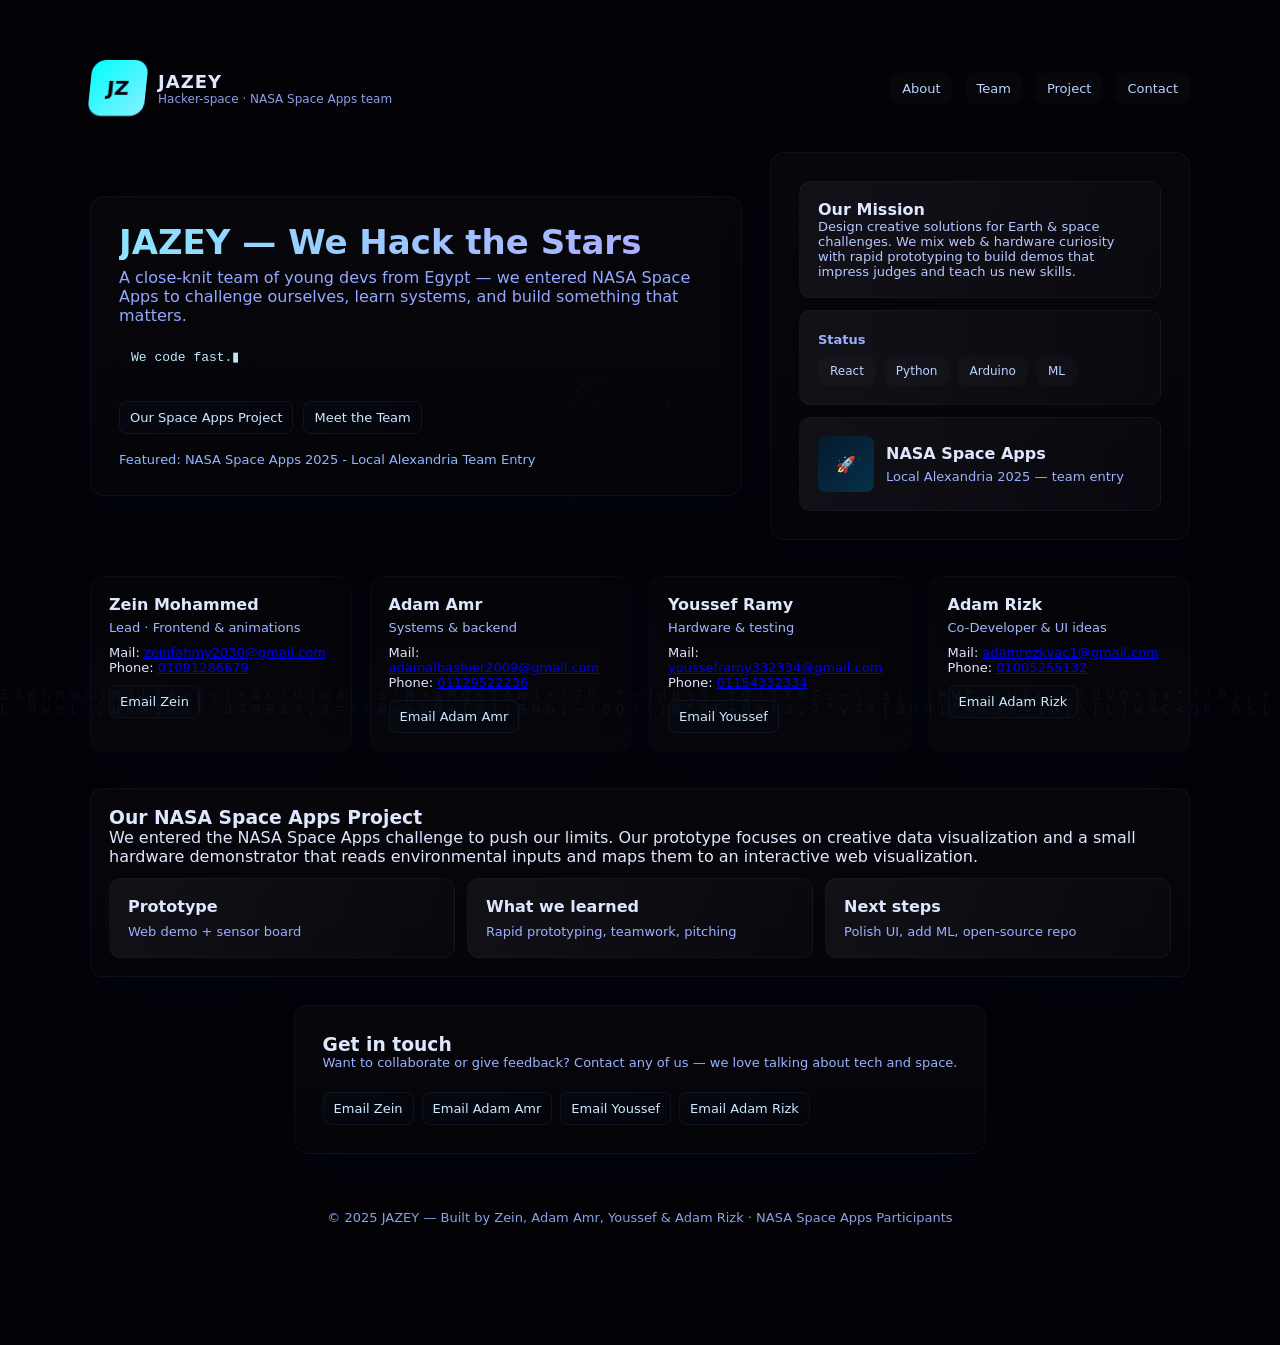
==== commit f94ab0b8: "Update index.html" ====
--- a/index.html
+++ b/index.html
@@ -176,13 +176,6 @@
   </div>
 
   <div class="member panel">
-    <h3>Eyad Tammer</h3>
-    <p class="muted">Developer & design</p>
-    <div class="contact">Mail: <a href="mailto:eyadtamer100200@gmail.com">eyadtamer100200@gmail.com</a><br>Phone: <a href="tel:+201080081787">01080081787</a></div>
-    <a class="btn" href="mailto:eyadtamer100200@gmail.com">Email Eyad</a>
-  </div>
-
-  <div class="member panel">
     <h3>Adam Rizk</h3>
     <p class="muted">Co-Developer & UI ideas</p>
     <div class="contact">Mail: <a href="mailto:adamrezkvac1@gmail.com">adamrezkvac1@gmail.com</a><br>Phone: <a href="tel:+201005255132">01005255132</a></div>
@@ -207,12 +200,11 @@
     <a class="btn" href="mailto:zeinfahmy2030@gmail.com">Email Zein</a>
     <a class="btn" href="mailto:adamalbashier2009@gmail.com">Email Adam Amr</a>
     <a class="btn" href="mailto:yousseframy332334@gmail.com">Email Youssef</a>
-    <a class="btn" href="mailto:eyadtamer100200@gmail.com">Email Eyad</a>
     <a class="btn" href="mailto:adamrezkvac1@gmail.com">Email Adam Rizk</a>
   </div>
 </section>
 
-<footer>© 2025 JAZEY — Built by Zein, Adam Amr, Youssef, Eyad & Adam Rizk · NASA Space Apps Participants</footer>
+<footer>© 2025 JAZEY — Built by Zein, Adam Amr, Youssef & Adam Rizk · NASA Space Apps Participants</footer>
 </div>
 
 <script>
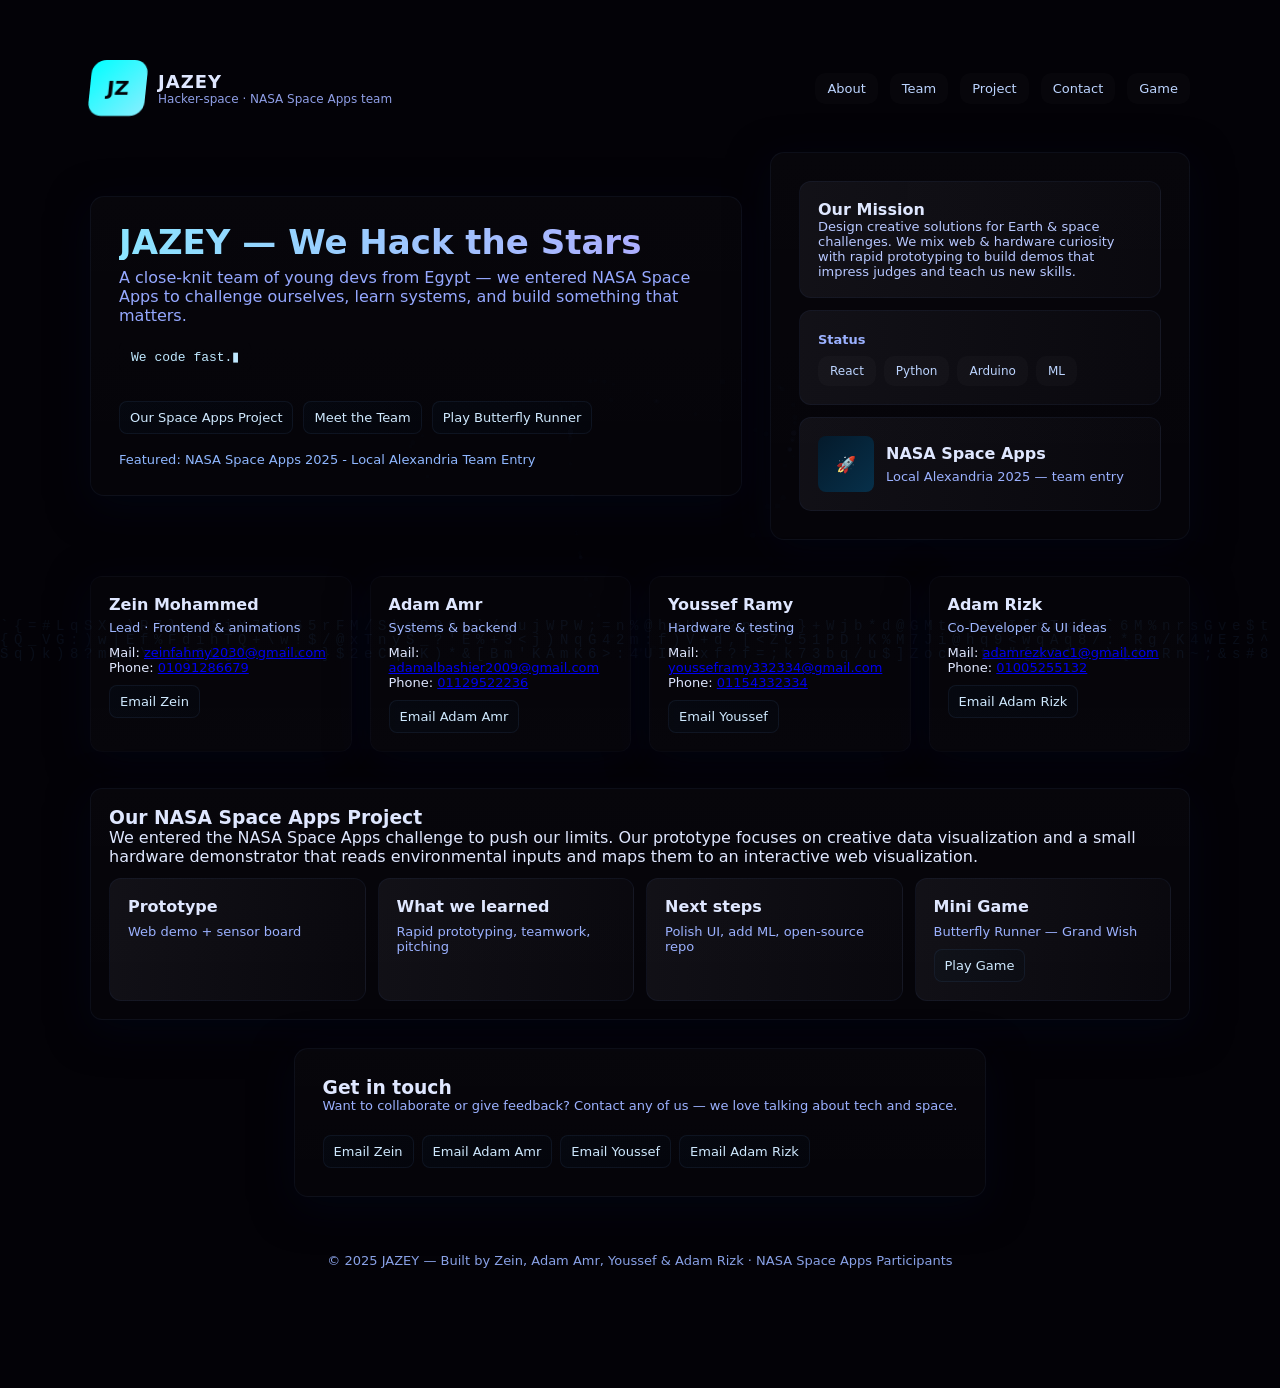
==== commit 1c803dfd: "Update index.html" ====
--- a/index.html
+++ b/index.html
@@ -2,7 +2,7 @@
 <html lang="en">
 <head>
 <meta charset="utf-8" />
-<meta name="viewport" content="width=device-width,initial-scale=1" />
+<meta name="viewport" content="width=device-width,initial-scale=1,viewport-fit=cover" />
 <title>JAZEY — Team Site</title>
 <style>
 /* --- Base reset --- */
@@ -108,6 +108,7 @@
     <a class="nav-link" href="#team">Team</a>
     <a class="nav-link" href="#project">Project</a>
     <a class="nav-link" href="#contact">Contact</a>
+    <a class="nav-link" href="ZJ.html">Game</a> <!-- Nav bar link to game -->
   </nav>
 </header>
 
@@ -121,6 +122,7 @@
     <div style="margin-top:18px;display:flex;gap:10px;flex-wrap:wrap">
       <a class="btn" href="#project">Our Space Apps Project</a>
       <a class="btn" href="#team">Meet the Team</a>
+      <a class="btn" href="ZJ.html">Play Butterfly Runner</a> <!-- Hero button -->
     </div>
     <div style="margin-top:18px;color:#8fb7ff;font-size:13px">Featured: NASA Space Apps 2025 - Local Alexandria Team Entry</div>
   </div>
@@ -190,6 +192,11 @@
     <div class="glow-box"><strong>Prototype</strong><div class="muted" style="margin-top:8px">Web demo + sensor board</div></div>
     <div class="glow-box"><strong>What we learned</strong><div class="muted" style="margin-top:8px">Rapid prototyping, teamwork, pitching</div></div>
     <div class="glow-box"><strong>Next steps</strong><div class="muted" style="margin-top:8px">Polish UI, add ML, open-source repo</div></div>
+    <div class="glow-box">
+      <strong>Mini Game</strong>
+      <div class="muted" style="margin-top:8px">Butterfly Runner — Grand Wish</div>
+      <a class="btn" href="ZJ.html">Play Game</a> <!-- Project card button -->
+    </div>
   </div>
 </section>
 
@@ -234,7 +241,7 @@
     const x=particles.width/2+Math.cos(p.a)*(150+Math.sin(p.a*0.5)*80);
     const y=particles.height/2+Math.sin(p.a)*(120+Math.cos(p.a*0.8)*80);
     pCtx.beginPath();pCtx.arc(x,y,p.r,0,Math.PI*2);
-    pCtx.fillStyle='rgba(120,170,255,0.12)';pCtx.fill();}
+    pCtx.fillStyle='rgba(120,170,255,0.12)'; pCtx.fill();}
   requestAnimationFrame(drawParticles);
 }requestAnimationFrame(drawParticles);
 
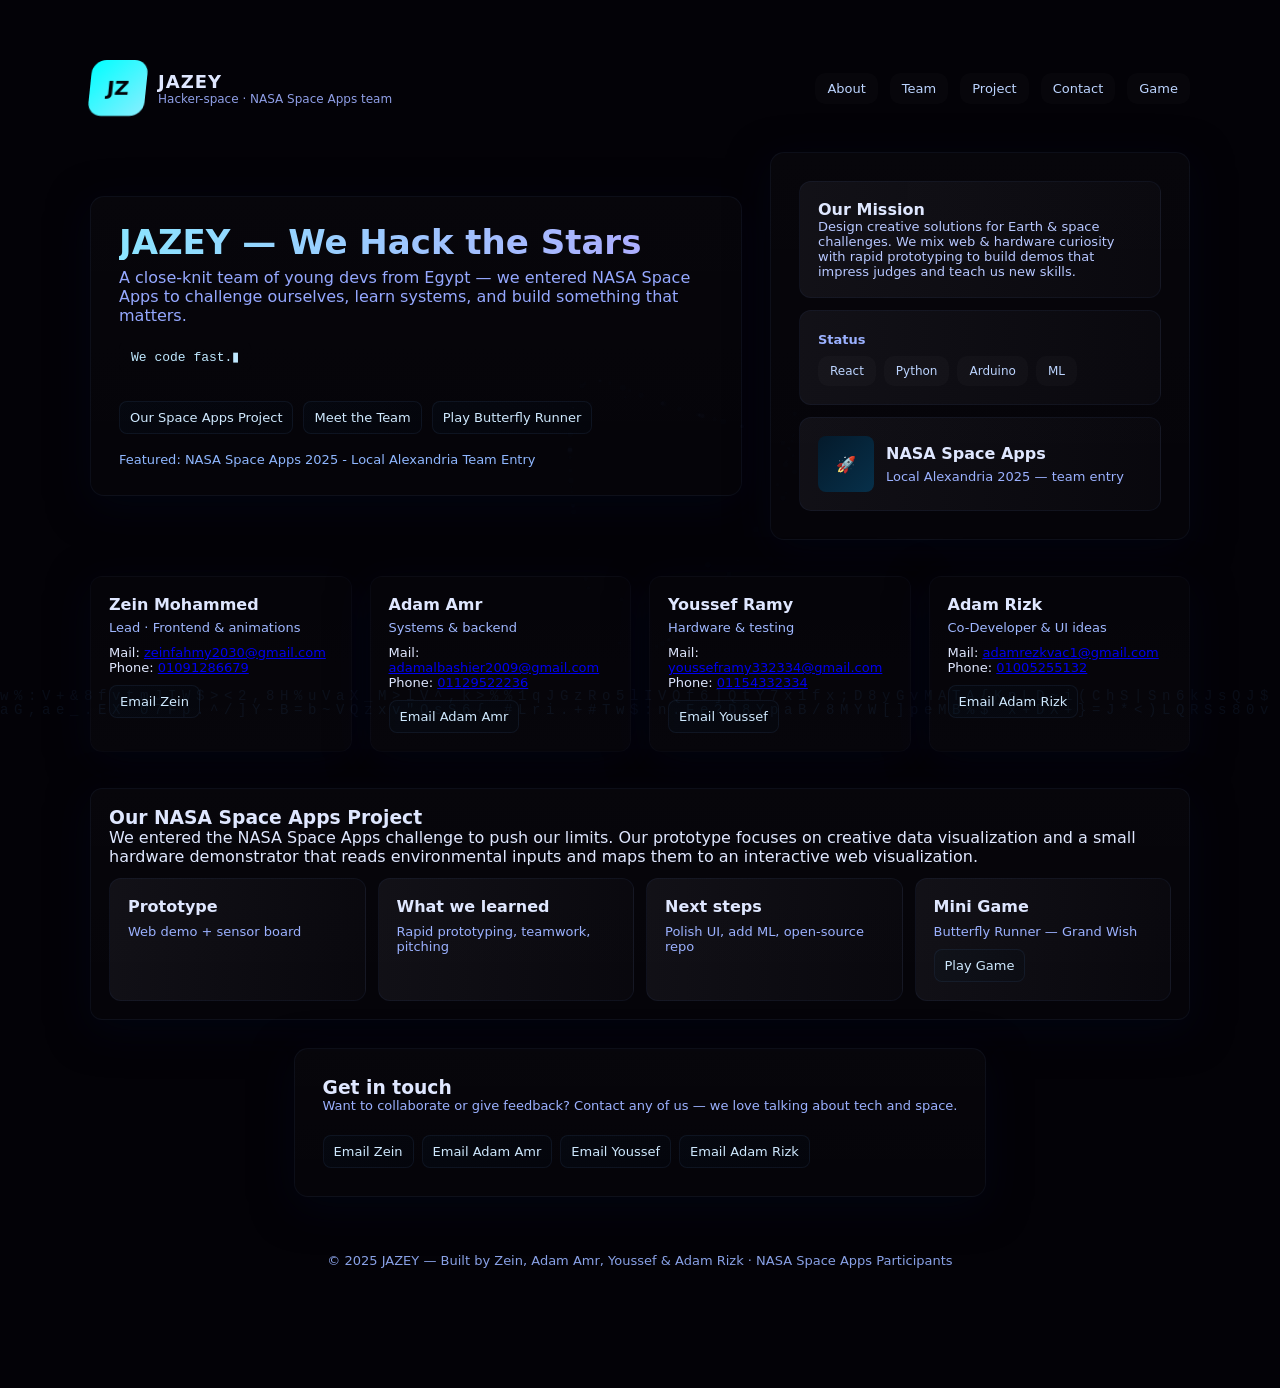
==== commit cef24838: "Update game links from ZJ.html to ZT.html" ====
--- a/index.html
+++ b/index.html
@@ -108,7 +108,7 @@
     <a class="nav-link" href="#team">Team</a>
     <a class="nav-link" href="#project">Project</a>
     <a class="nav-link" href="#contact">Contact</a>
-    <a class="nav-link" href="ZJ.html">Game</a> <!-- Nav bar link to game -->
+    <a class="nav-link" href="ZT.html">Game</a> <!-- Nav bar link to game -->
   </nav>
 </header>
 
@@ -122,7 +122,7 @@
     <div style="margin-top:18px;display:flex;gap:10px;flex-wrap:wrap">
       <a class="btn" href="#project">Our Space Apps Project</a>
       <a class="btn" href="#team">Meet the Team</a>
-      <a class="btn" href="ZJ.html">Play Butterfly Runner</a> <!-- Hero button -->
+      <a class="btn" href="ZT.html">Play Butterfly Runner</a> <!-- Hero button -->
     </div>
     <div style="margin-top:18px;color:#8fb7ff;font-size:13px">Featured: NASA Space Apps 2025 - Local Alexandria Team Entry</div>
   </div>
@@ -195,7 +195,7 @@
     <div class="glow-box">
       <strong>Mini Game</strong>
       <div class="muted" style="margin-top:8px">Butterfly Runner — Grand Wish</div>
-      <a class="btn" href="ZJ.html">Play Game</a> <!-- Project card button -->
+      <a class="btn" href="ZT.html">Play Game</a> <!-- Project card button -->
     </div>
   </div>
 </section>
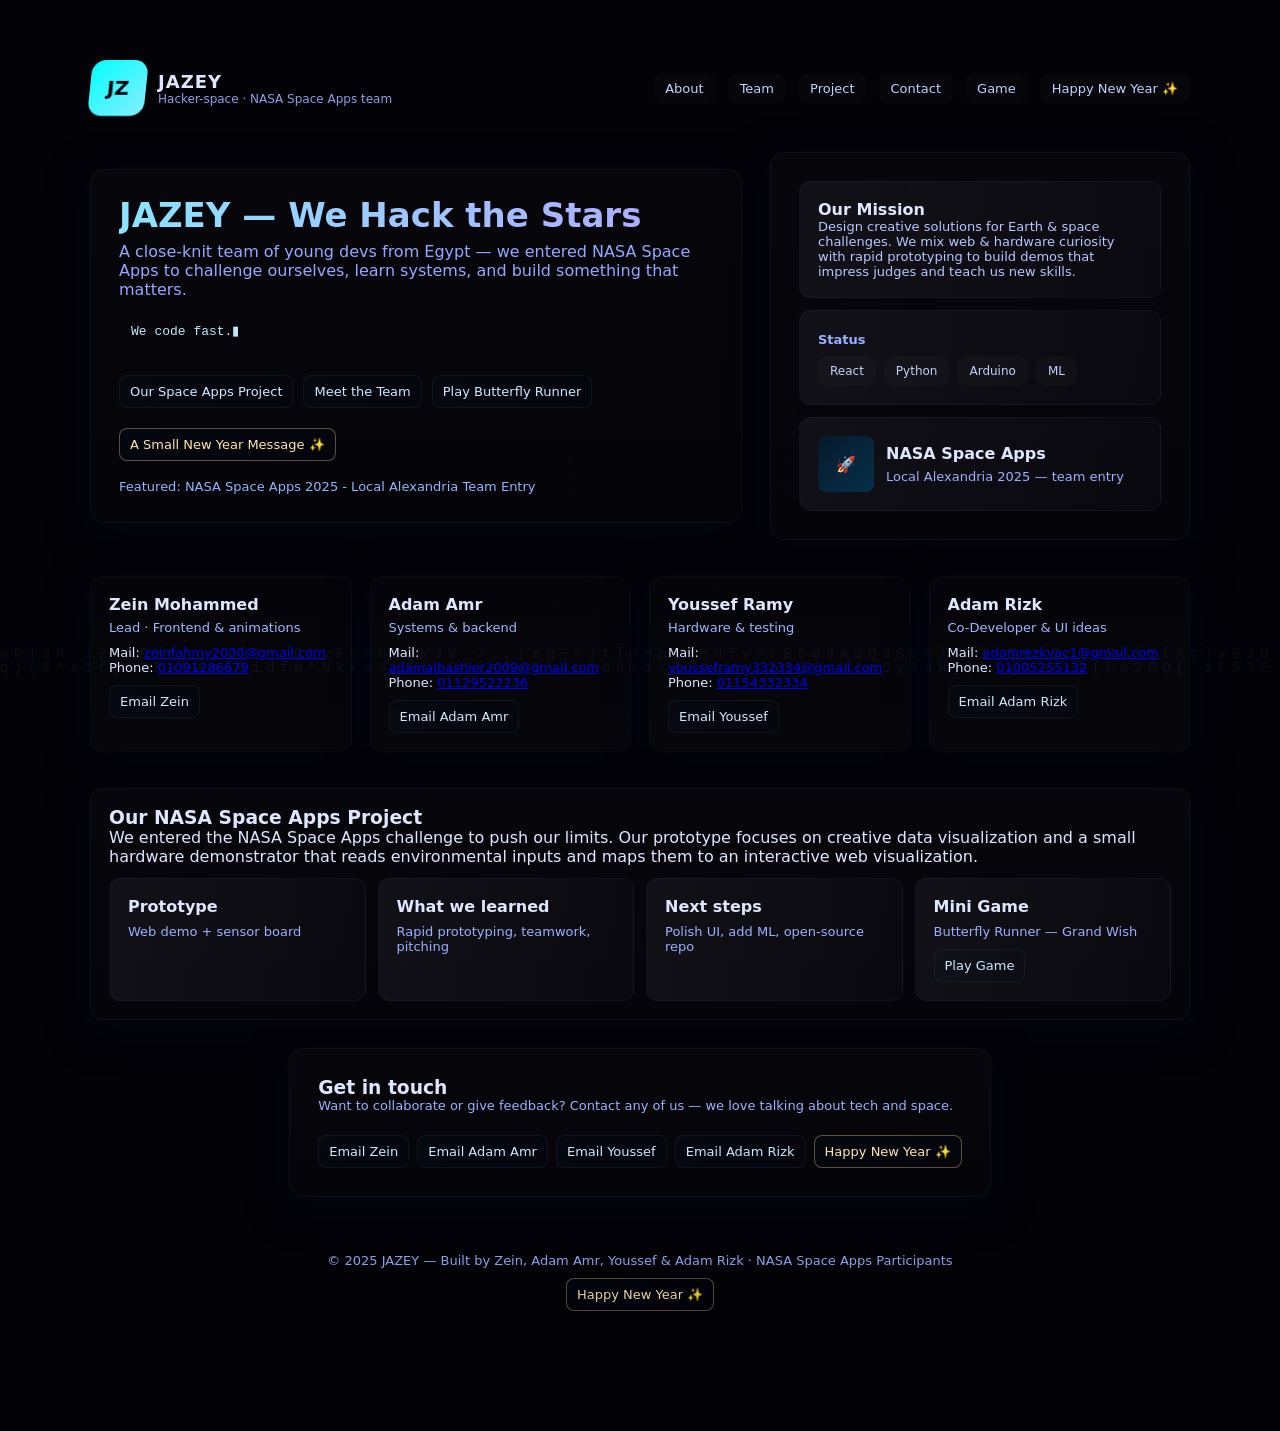
==== commit 3840d257: "Add New Year button and styles to index.html Added New Year themed buttons and styles." ====
--- a/index.html
+++ b/index.html
@@ -88,6 +88,15 @@
   .panel{padding:20px}
   .btn{font-size:12px;padding:6px 8px}
 }
+
+/* --- New Year special button --- */
+.btn.ny {
+  border-color: rgba(255,215,160,0.35);
+  color: #ffe6b0;
+}
+.btn.ny:hover {
+  box-shadow: 0 0 25px rgba(255,215,160,0.35);
+}
 </style>
 </head>
 <body>
@@ -108,7 +117,8 @@
     <a class="nav-link" href="#team">Team</a>
     <a class="nav-link" href="#project">Project</a>
     <a class="nav-link" href="#contact">Contact</a>
-    <a class="nav-link" href="ZT.html">Game</a> <!-- Nav bar link to game -->
+    <a class="nav-link" href="ZT.html">Game</a>
+    <a class="nav-link" href="Happy new year.html">Happy New Year ✨</a>
   </nav>
 </header>
 
@@ -122,7 +132,8 @@
     <div style="margin-top:18px;display:flex;gap:10px;flex-wrap:wrap">
       <a class="btn" href="#project">Our Space Apps Project</a>
       <a class="btn" href="#team">Meet the Team</a>
-      <a class="btn" href="ZT.html">Play Butterfly Runner</a> <!-- Hero button -->
+      <a class="btn" href="ZT.html">Play Butterfly Runner</a>
+      <a class="btn ny" href="Happy new year.html">A Small New Year Message ✨</a>
     </div>
     <div style="margin-top:18px;color:#8fb7ff;font-size:13px">Featured: NASA Space Apps 2025 - Local Alexandria Team Entry</div>
   </div>
@@ -195,7 +206,7 @@
     <div class="glow-box">
       <strong>Mini Game</strong>
       <div class="muted" style="margin-top:8px">Butterfly Runner — Grand Wish</div>
-      <a class="btn" href="ZT.html">Play Game</a> <!-- Project card button -->
+      <a class="btn" href="ZT.html">Play Game</a>
     </div>
   </div>
 </section>
@@ -208,10 +219,15 @@
     <a class="btn" href="mailto:adamalbashier2009@gmail.com">Email Adam Amr</a>
     <a class="btn" href="mailto:yousseframy332334@gmail.com">Email Youssef</a>
     <a class="btn" href="mailto:adamrezkvac1@gmail.com">Email Adam Rizk</a>
-  </div>
-</section>
-
-<footer>© 2025 JAZEY — Built by Zein, Adam Amr, Youssef & Adam Rizk · NASA Space Apps Participants</footer>
+    <a class="btn ny" href="Happy new year.html">Happy New Year ✨</a>
+  </div>
+</section>
+
+<footer>
+  © 2025 JAZEY — Built by Zein, Adam Amr, Youssef & Adam Rizk · NASA Space Apps Participants
+  <br>
+  <a class="btn ny" href="Happy new year.html">Happy New Year ✨</a>
+</footer>
 </div>
 
 <script>
@@ -254,4 +270,4 @@
   setTimeout(tick,dir>0?80:40);}tick();
 </script>
 </body>
-</html>
+  </html>
